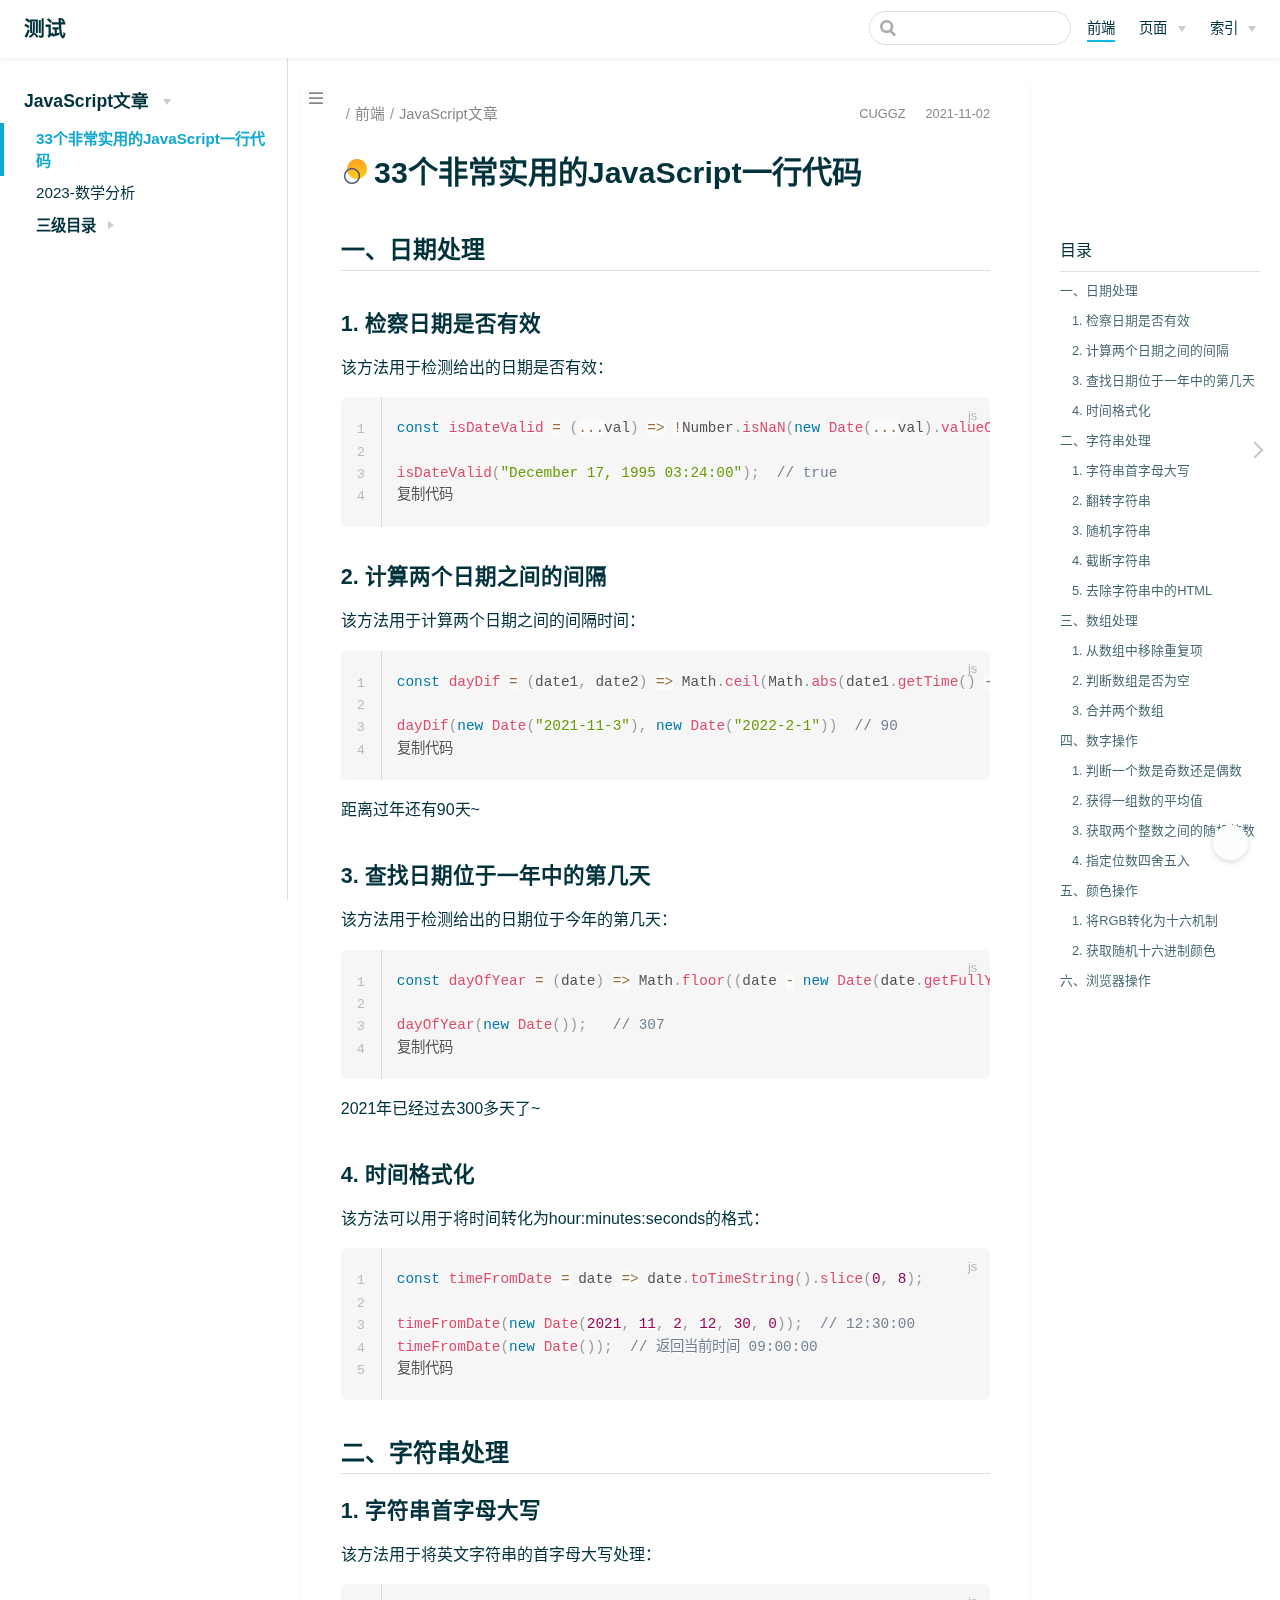
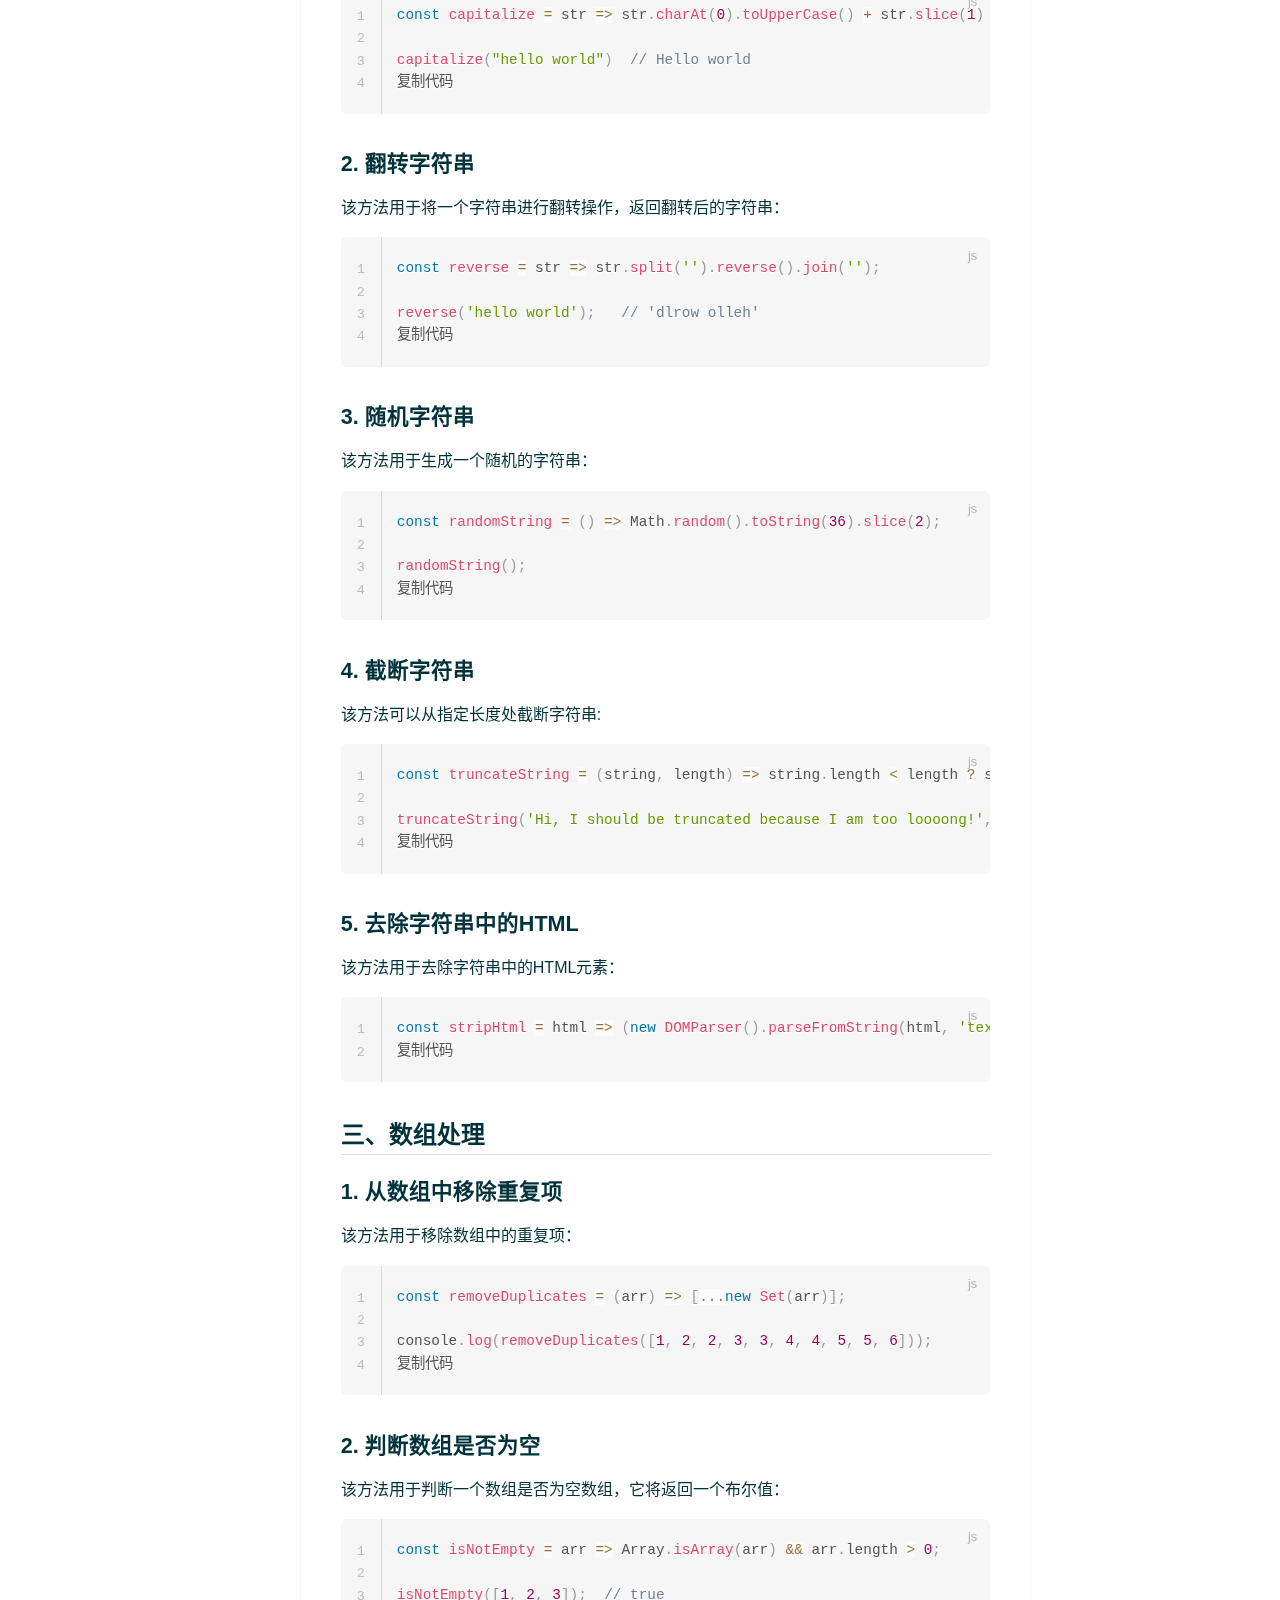
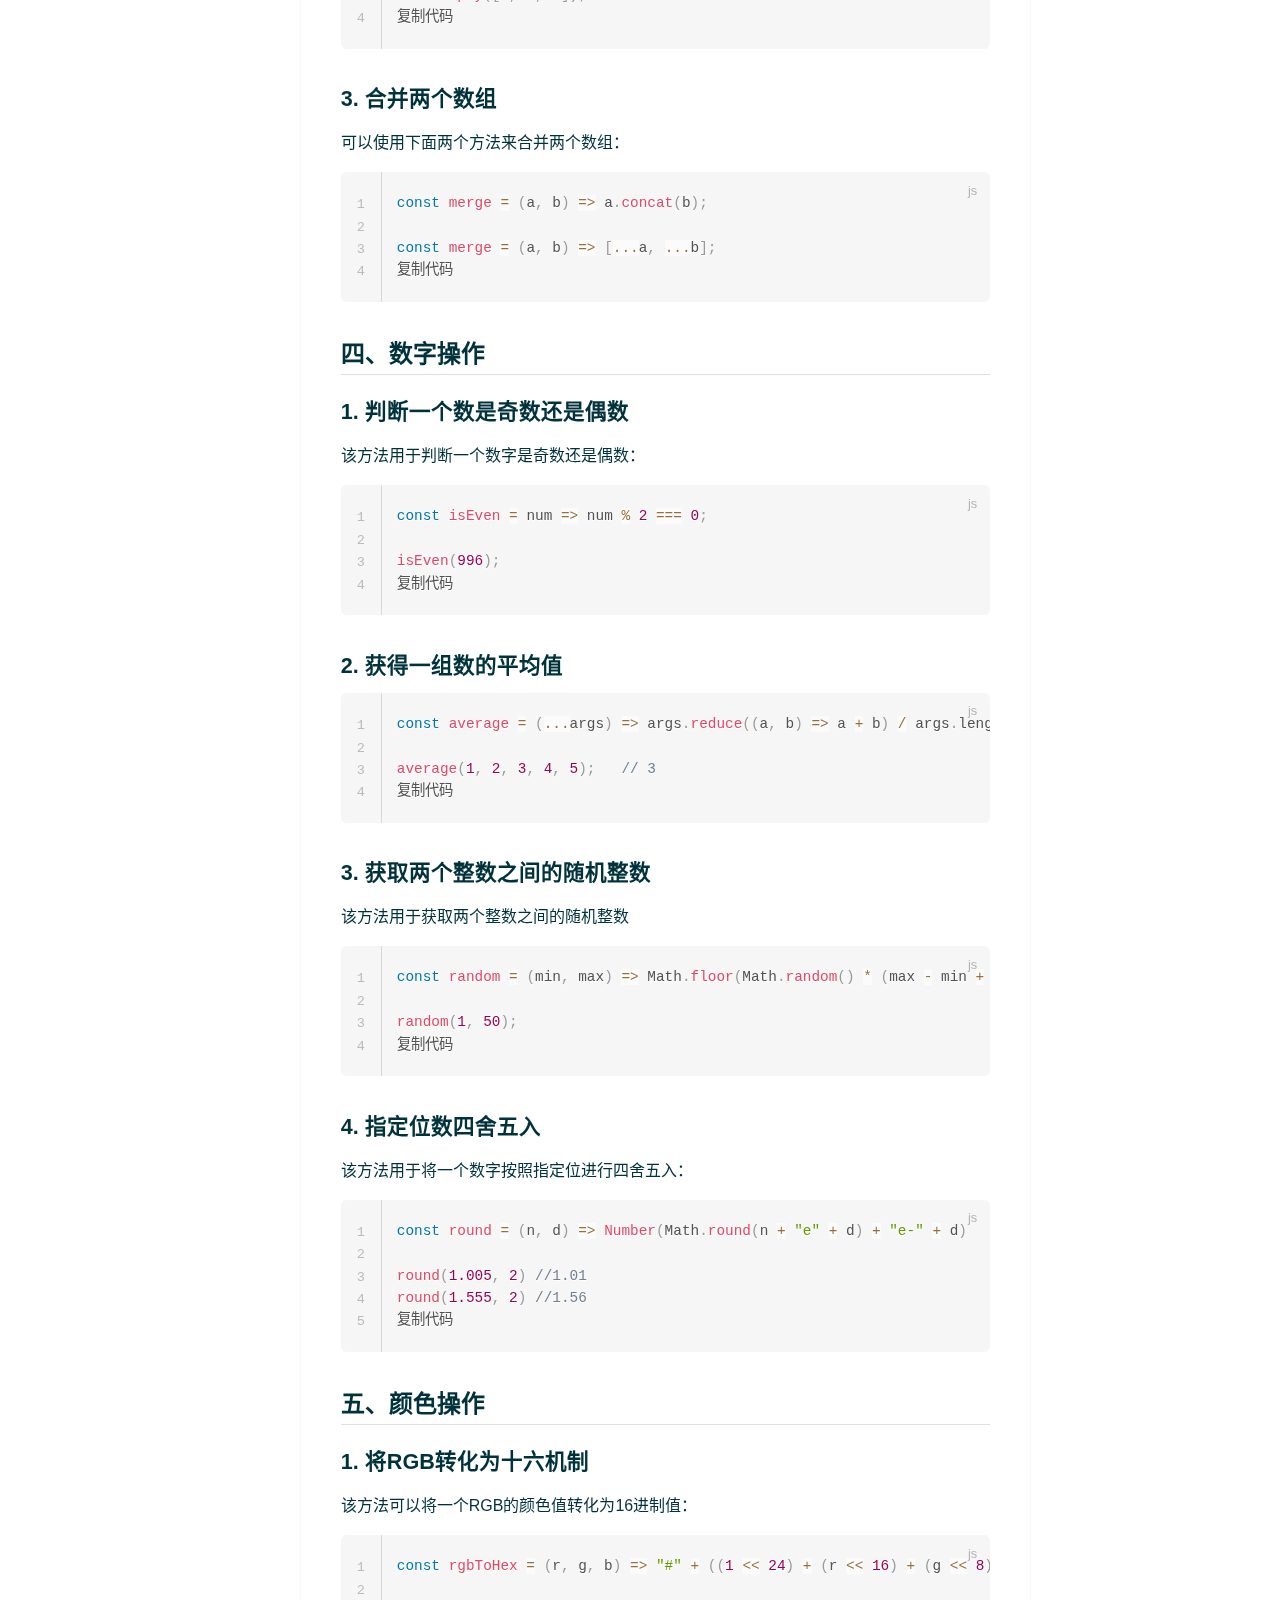
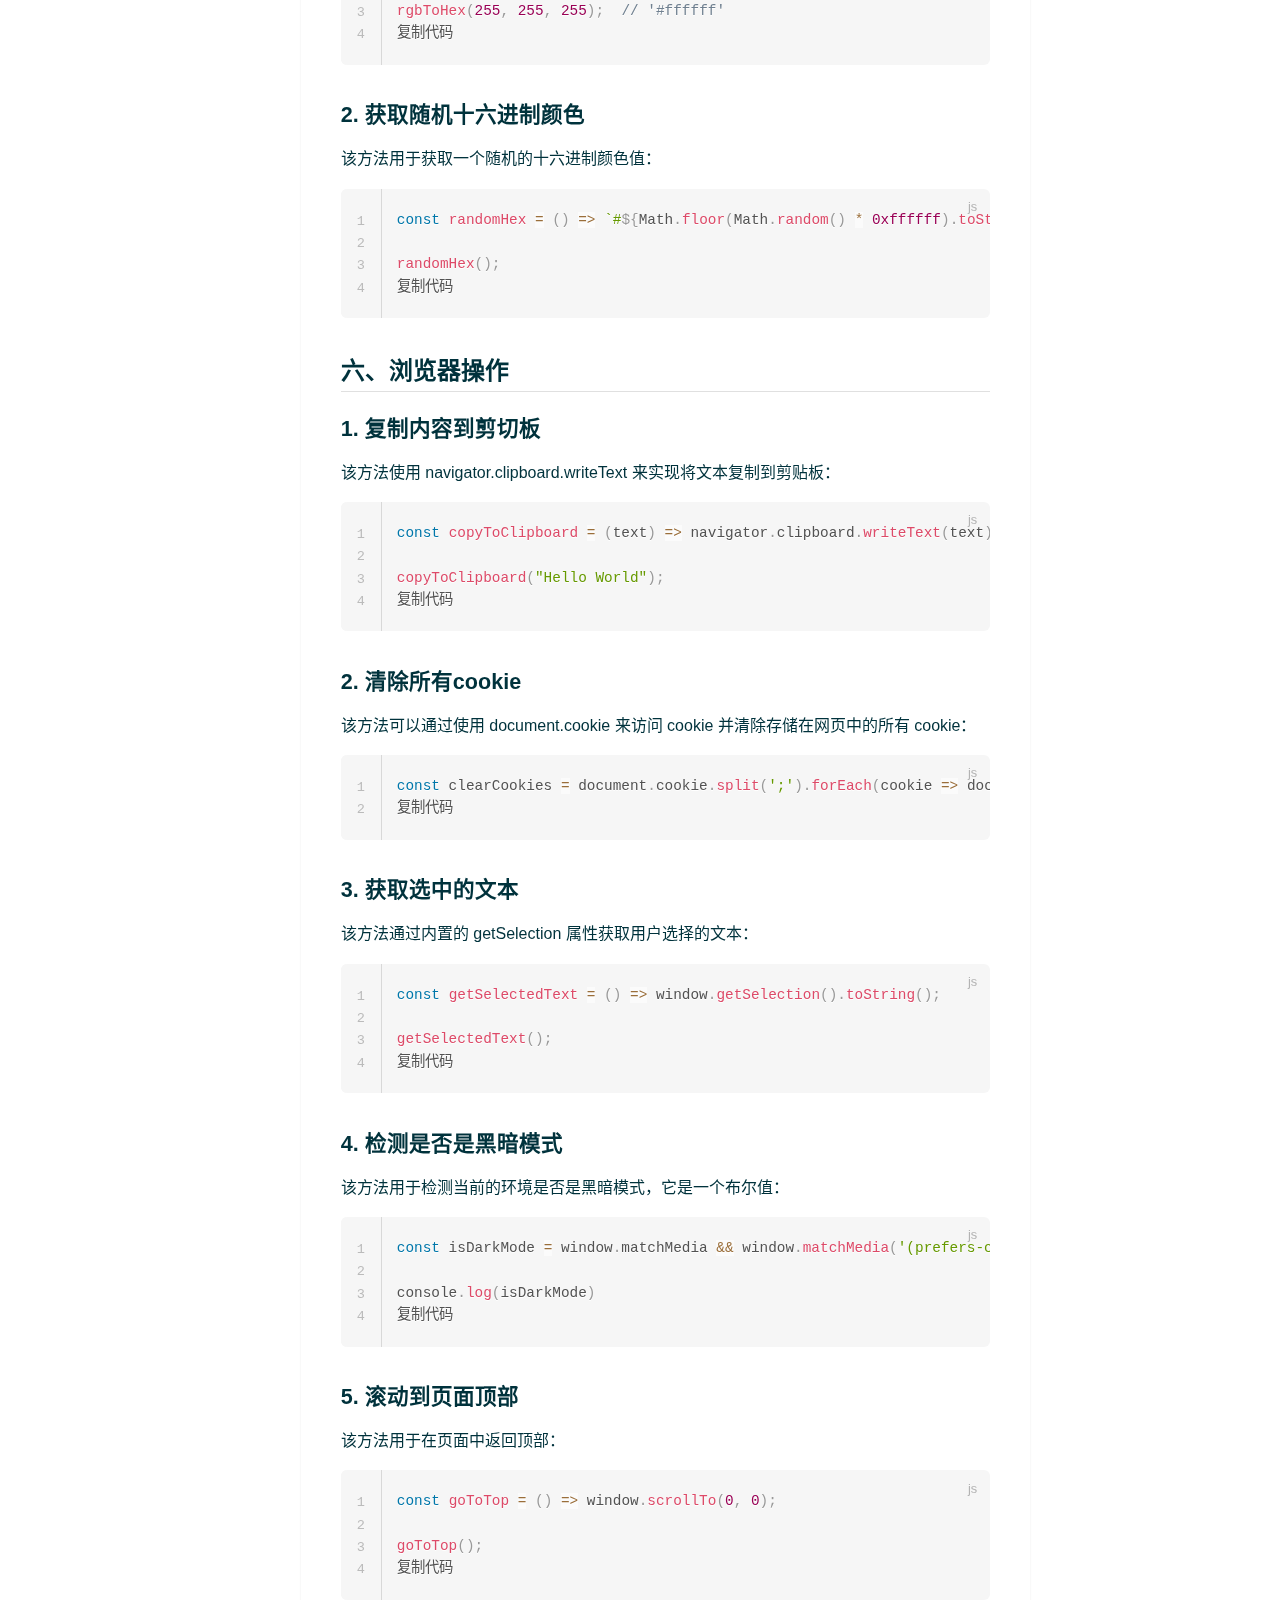
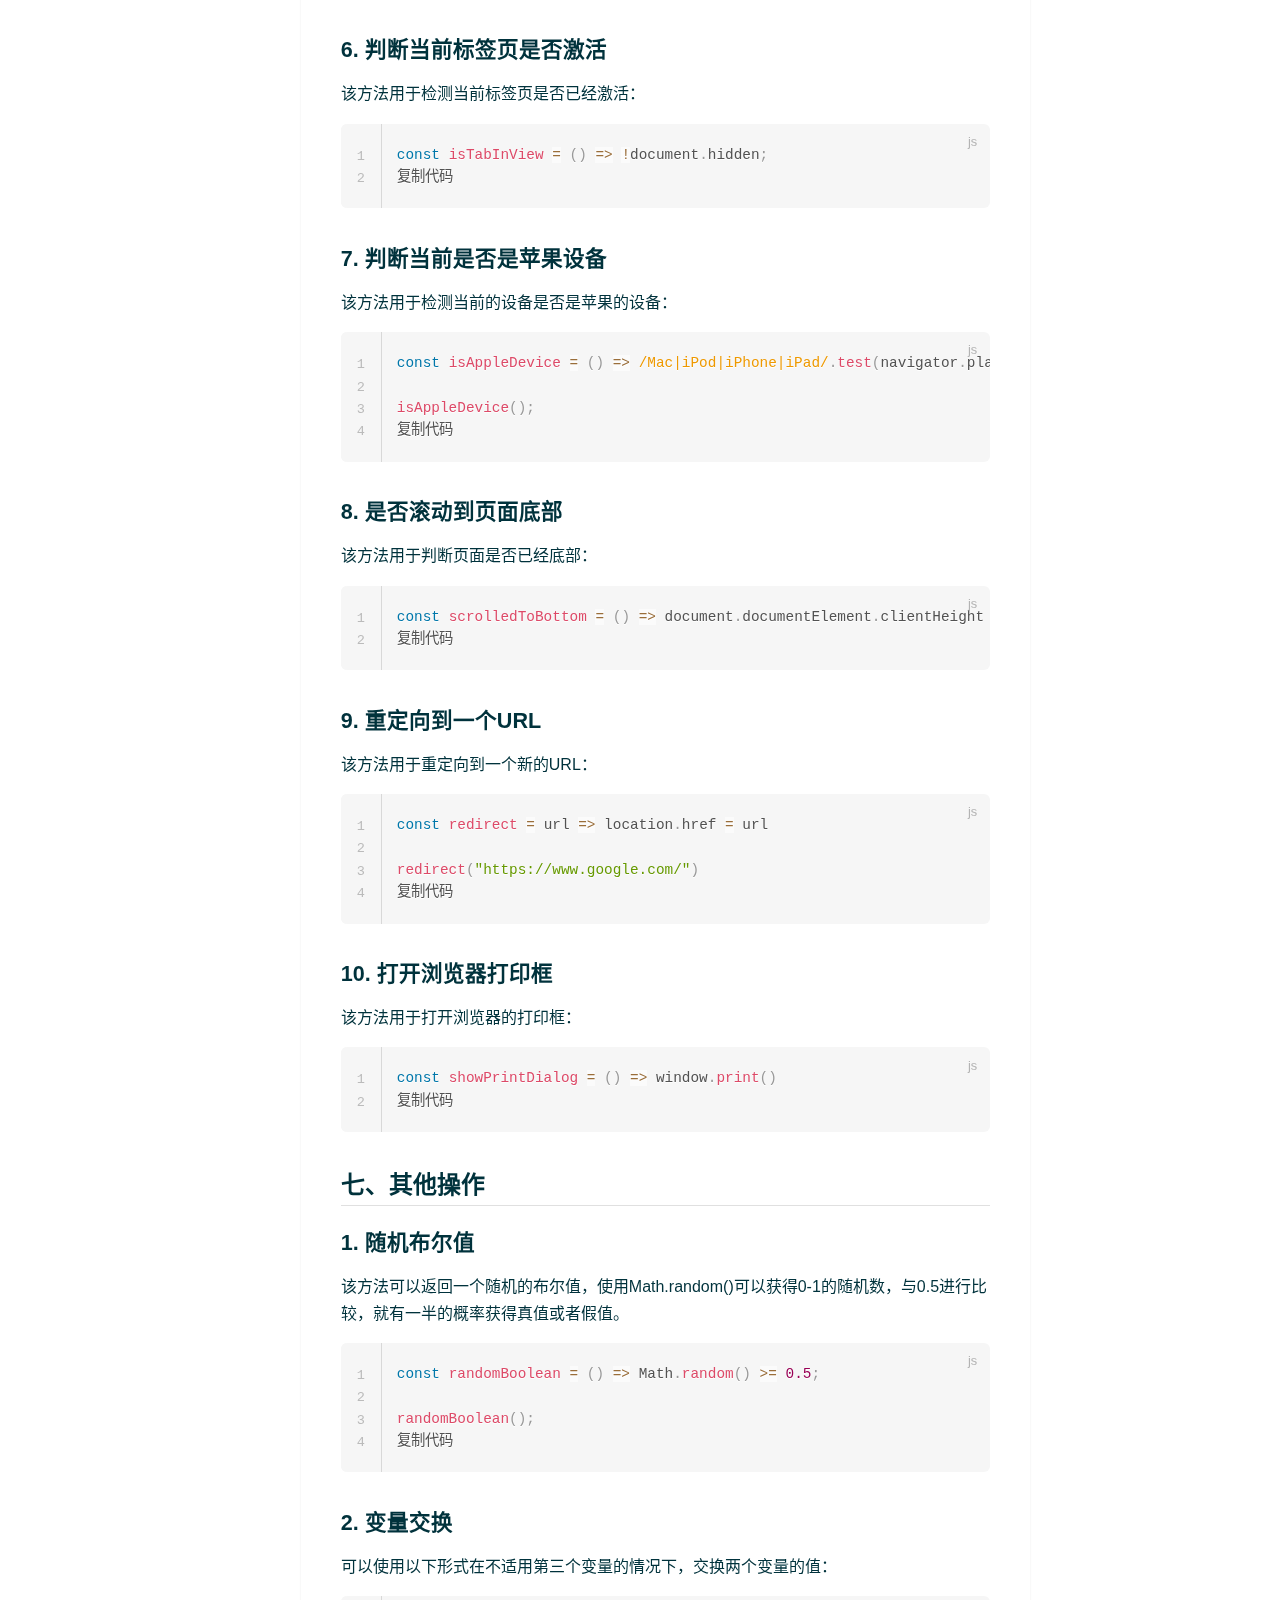
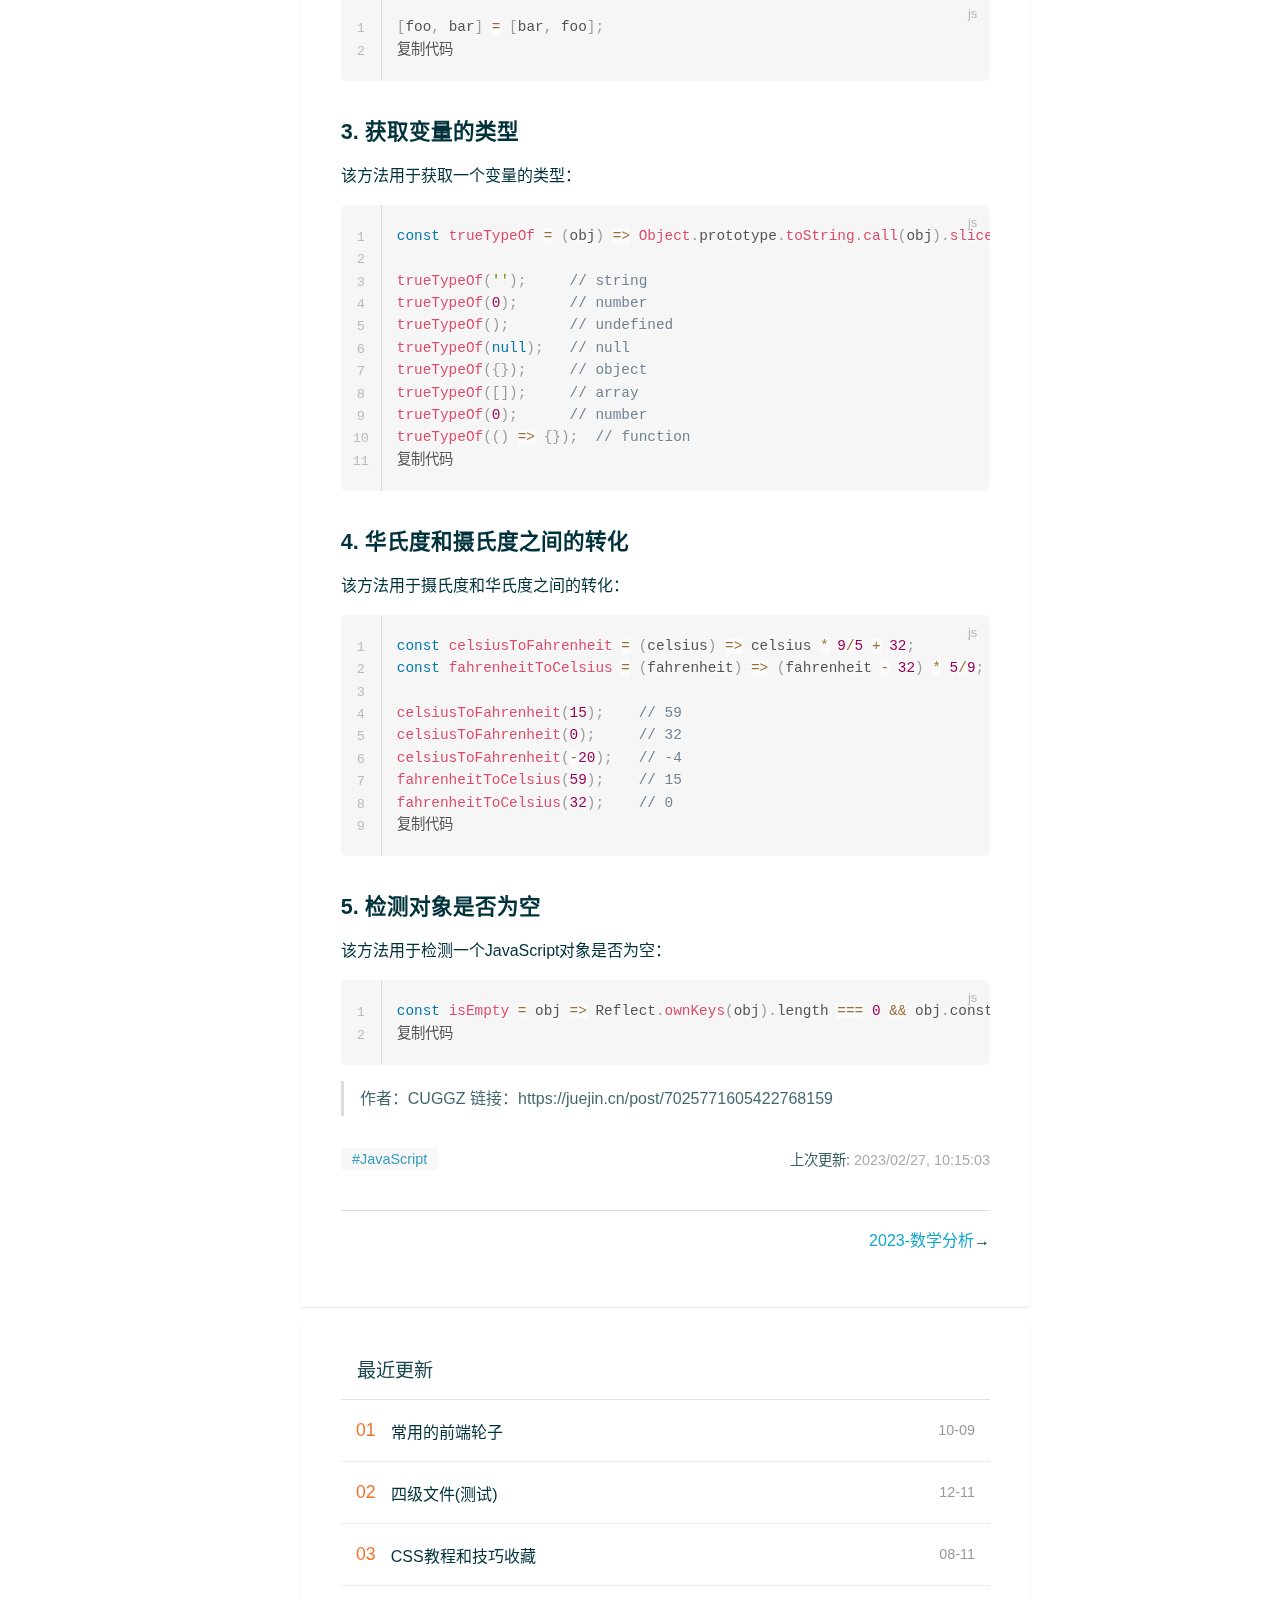
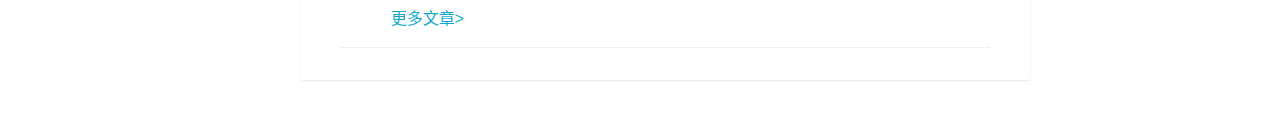
==== index.html @ 6a21e406 "firstcommit" ====
<!doctype html>
<html lang="en">
<head>
  <meta charset="UTF-8">
</head>
<body>
  
  <script> 
  var el = document.getElementById("countdown");
  var isIE = navigator.appName.indexOf("Explorer") > -1;
  var routerBase = window.routerBase || "/";
  var isInternalDirect = true;
  var redirectUrl = "./pages/a61298/";
  var countdown = el 
  ? (isIE ? el.innerText : el.textContent)
  : 0;
  
  function redirect() { 
    if (countdown <= 0) { 
      if (isInternalDirect) {
         redirectUrl = routerBase + redirectUrl.replace(/^\//, '')
      }
      location.href = redirectUrl

    } else {
      if (isIE) { 
        el.innerText = countdown--; 
      } else { 
        el.textContent = countdown--; 
      } 
    } 
  } 

  redirect();
  setInterval(redirect, 1000); 
  </script>
</body>
</html>
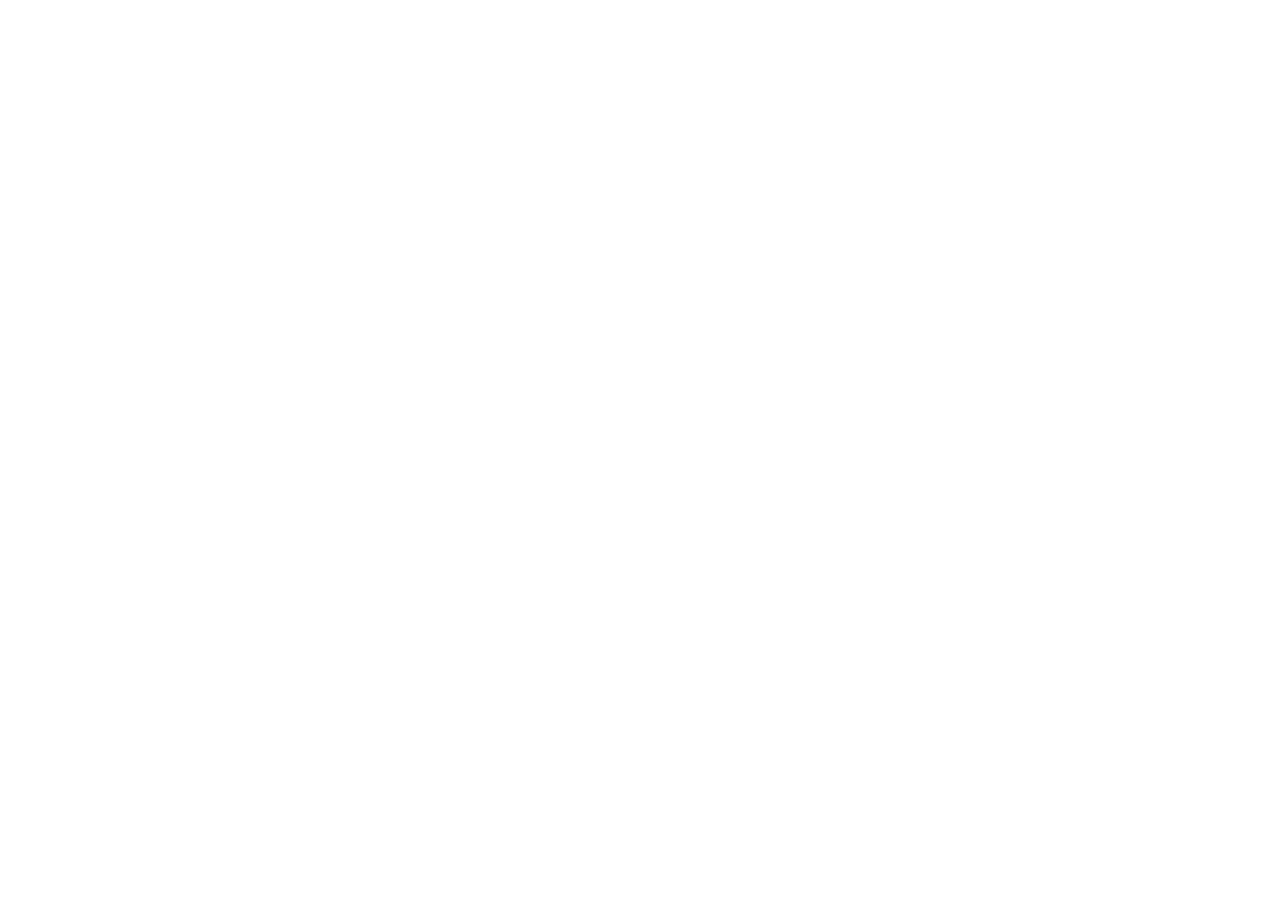
==== commit eb6d0317: "commmit" ====
--- a/index.html
+++ b/index.html
@@ -10,7 +10,7 @@
   var isIE = navigator.appName.indexOf("Explorer") > -1;
   var routerBase = window.routerBase || "/";
   var isInternalDirect = true;
-  var redirectUrl = "./pages/a61298/";
+  var redirectUrl = "/pages/a61298/";
   var countdown = el 
   ? (isIE ? el.innerText : el.textContent)
   : 0;
@@ -18,7 +18,7 @@
   function redirect() { 
     if (countdown <= 0) { 
       if (isInternalDirect) {
-         redirectUrl = routerBase + redirectUrl.replace(/^\//, '')
+         redirectUrl = routerBase + '/auto-testing' + redirectUrl.replace(/^\//, '')
       }
       location.href = redirectUrl
 
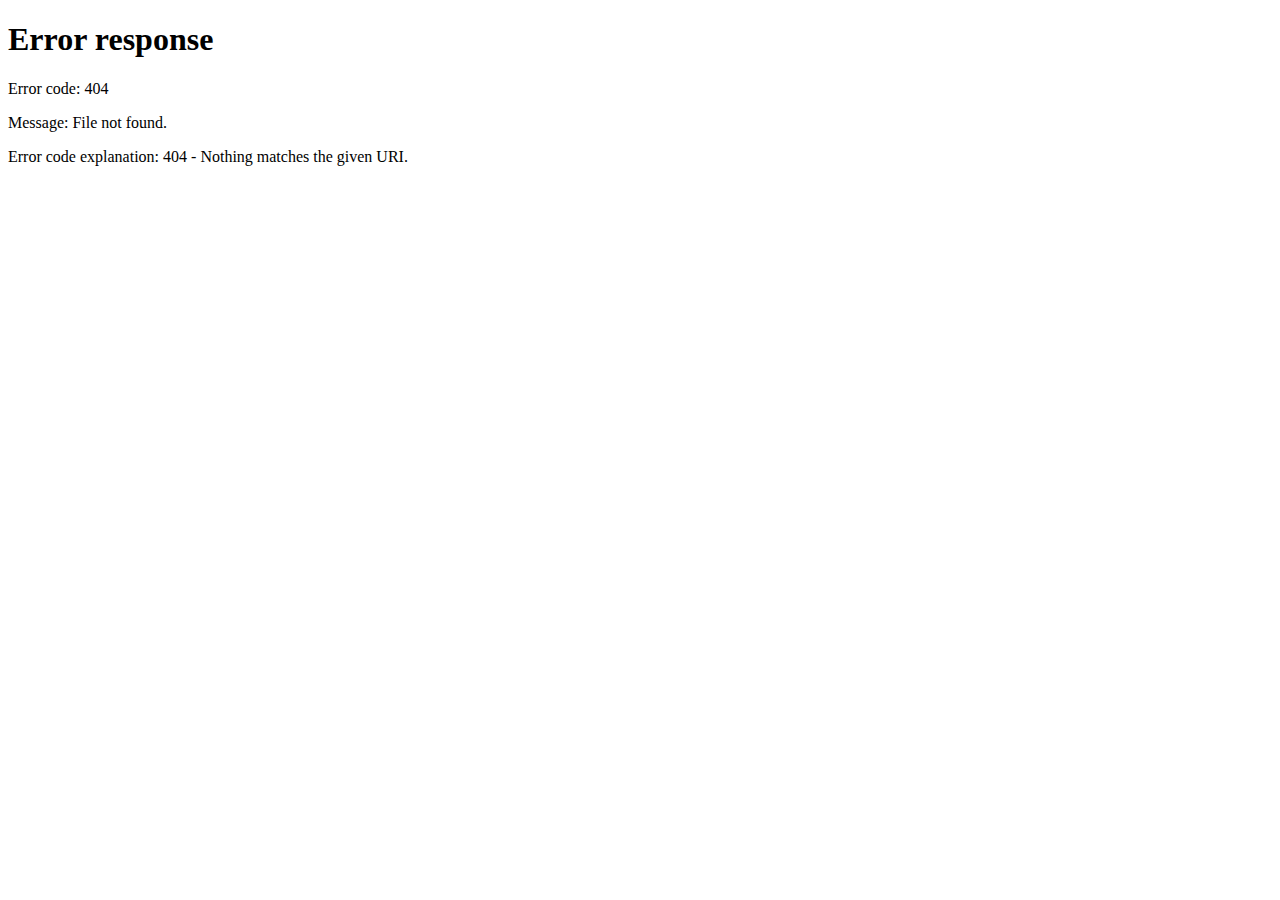
==== commit ad0fcd48: "commit" ====
--- a/index.html
+++ b/index.html
@@ -20,7 +20,7 @@
       if (isInternalDirect) {
          redirectUrl = routerBase + '/auto-testing' + redirectUrl.replace(/^\//, '')
       }
-      location.href = redirectUrl
+      location.href = '/auto-testing' + redirectUrl
 
     } else {
       if (isIE) { 
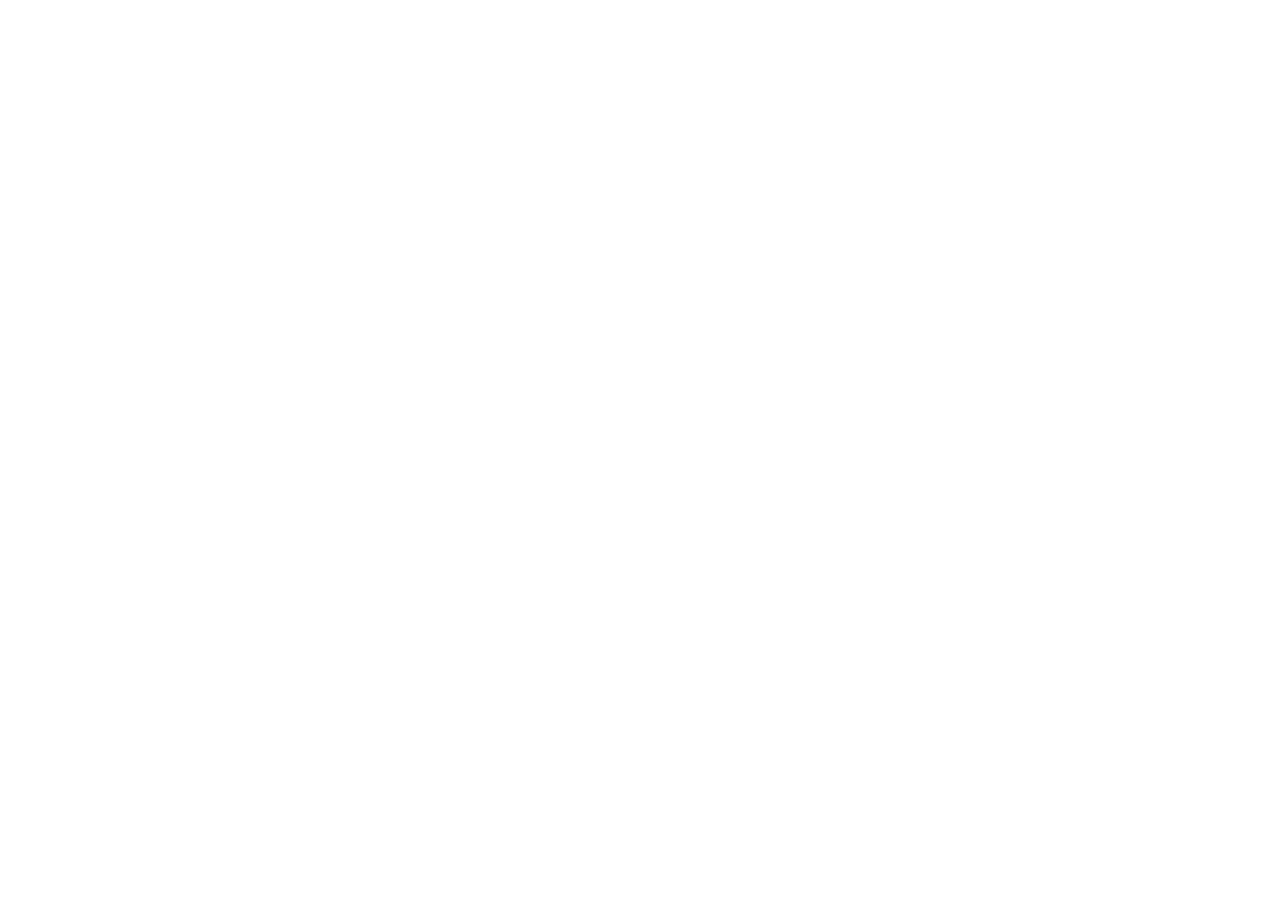
==== commit 6b14a13e: "commit" ====
--- a/index.html
+++ b/index.html
@@ -9,6 +9,7 @@
   var el = document.getElementById("countdown");
   var isIE = navigator.appName.indexOf("Explorer") > -1;
   var routerBase = window.routerBase || "/";
+  routerBase = routerBase + '/auto-testing'
   var isInternalDirect = true;
   var redirectUrl = "/pages/a61298/";
   var countdown = el 
@@ -18,9 +19,9 @@
   function redirect() { 
     if (countdown <= 0) { 
       if (isInternalDirect) {
-         redirectUrl = routerBase + '/auto-testing' + redirectUrl.replace(/^\//, '')
+         redirectUrl = routerBase +  redirectUrl.replace(/^\//, '')
       }
-      location.href = '/auto-testing' + redirectUrl
+      location.href = redirectUrl
 
     } else {
       if (isIE) { 
